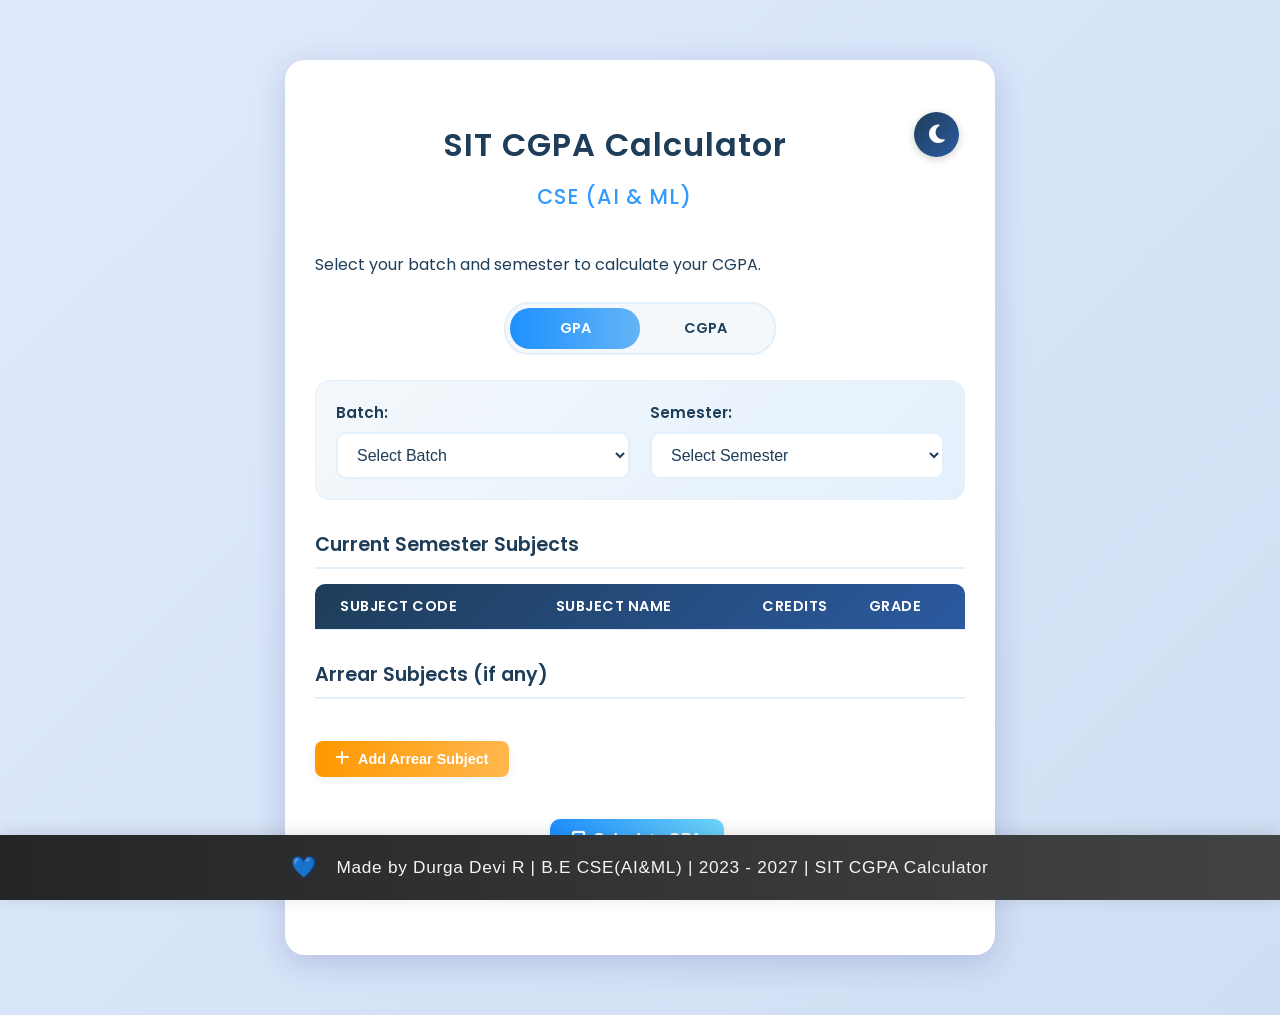
==== index.html @ 0b91a32c "Add files via upload" ====
<!DOCTYPE html>
<html lang="en">
<head>
    <meta charset="UTF-8">
    <title>SIT CGPA Calculator</title>
    <link rel="stylesheet" href="style.css">
    <link href="https://fonts.googleapis.com/css?family=Poppins:400,600&display=swap" rel="stylesheet">
    <link rel="stylesheet" href="https://cdnjs.cloudflare.com/ajax/libs/font-awesome/6.4.0/css/all.min.css">
</head>
<body>
    <div class="container">
        <div class="header-section">
            <div class="title-section">
                <h1>SIT CGPA Calculator</h1>
                <h2 class="department-name">CSE (AI & ML)</h2>
            </div>
            <button id="darkModeToggle" class="dark-mode-toggle" title="Toggle Dark Mode">
                <i class="fa fa-moon"></i>
            </button>
        </div>
        <p>Select your batch and semester to calculate your CGPA.</p>
        
        <div class="calculation-mode-toggle">
            <div class="toggle-container">
                <input type="radio" id="gpaMode" name="calcMode" value="gpa" checked>
                <input type="radio" id="cgpaMode" name="calcMode" value="cgpa">
                <label for="gpaMode" class="toggle-label">GPA</label>
                <label for="cgpaMode" class="toggle-label">CGPA</label>
                <div class="toggle-slider"></div>
            </div>
        </div>
        
        <form id="cgpaForm">
            <div class="selection-section">
                <div class="form-group">
                    <label for="batchSelect">Batch:</label>
                    <select id="batchSelect" required>
                        <option value="">Select Batch</option>
                        <option value="2023-2027">2023-2027</option>
                        <option value="2022-2026">2022-2026</option>
                        <option value="2024-2028">2024-2028</option>
                    </select>
                </div>
                
                <div class="form-group">
                    <label for="semesterSelect">Semester:</label>
                    <select id="semesterSelect" required>
                        <option value="">Select Semester</option>
                    </select>
                </div>
            </div>

            <div class="subjects-section" id="gpaSection">
                <h3>Current Semester Subjects</h3>
                <div class="subjects-header">
                    <div class="header-cell">Subject Code</div>
                    <div class="header-cell">Subject Name</div>
                    <div class="header-cell">Credits</div>
                    <div class="header-cell">Grade</div>
                </div>
                <div id="subjectsContainer">
                    <!-- Subjects will be auto-populated here -->
                </div>
            </div>

            <div class="completed-semesters-section" id="cgpaSection" style="display: none;">
                <h3>Overall CGPA Calculation</h3>
                <div class="cgpa-instructions">
                    <p><i class="fa fa-info-circle"></i> Select how many semesters you want to include in your CGPA calculation, then enter the GPA for each semester.</p>
                </div>
                <div class="cgpa-selection">
                    <div class="semester-range-selector">
                        <label for="semesterRangeSelect">Number of Semesters:</label>
                        <select id="semesterRangeSelect" onchange="updateSemesterGPAs()">
                            <option value="">Choose number of semesters</option>
                            <option value="1">1 Semester</option>
                            <option value="2">2 Semesters</option>
                            <option value="3">3 Semesters</option>
                            <option value="4">4 Semesters</option>
                            <option value="5">5 Semesters</option>
                            <option value="6">6 Semesters</option>
                            <option value="7">7 Semesters</option>
                            <option value="8">8 Semesters</option>
                        </select>
                    </div>
                </div>
                <div class="semester-gpa-list" id="semesterGPAsContainer">
                    <!-- Semester GPA inputs will be generated here -->
                </div>
                <div class="cgpa-note">
                    <p><i class="fa fa-lightbulb"></i> <strong>How it works:</strong> Add all your semester GPAs and divide by the number of semesters.</p>
                </div>
            </div>

            <div class="arrears-section">
                <h3>Arrear Subjects (if any)</h3>
                <div id="arrearsContainer">
                    <!-- Arrear subjects will be added here -->
                </div>
                <button type="button" onclick="addArrearSubject()" class="arrear-btn">
                    <i class="fa fa-plus"></i> Add Arrear Subject
                </button>
            </div>

            <div class="action-buttons">
                <button type="submit" id="calculateBtn">
                    <i class="fa fa-calculator"></i> Calculate GPA
                </button>
            </div>
            <div id="result" class="result-section">
                <!-- Results will be displayed here -->
            </div>
        </form>
    </div>
    <footer id="siteFooter">
      <div class="footer-content">
        <span class="footer-icon">💙</span>
        Made by Durga Devi R | B.E CSE(AI&ML) | 2023 - 2027 | SIT CGPA Calculator
      </div>
    </footer>
    <script src="script.js"></script>
</body>
</html>
---- style.css ----
:root {
    --bg-primary: #e0eafc;
    --bg-secondary: #cfdef3;
    --container-bg: #fff;
    --text-primary: #1e3d59;
    --text-secondary: #1e90ff;
    --border-color: #e3f0fc;
    --input-bg: #f4f8fb;
    --input-border: #cfd8dc;
    --header-bg: linear-gradient(135deg, #1e3d59 0%, #2c5aa0 100%);
    --subject-row-bg: #f7fafd;
    --subject-row-hover: #e8f4fd;
    --arrear-row-bg: #fff3e0;
    --arrear-row-border: #ffcc80;
    --shadow: 0 8px 32px 0 rgba(31, 38, 135, 0.18);
}

[data-theme="dark"] {
    --bg-primary: #1a1a2e;
    --bg-secondary: #16213e;
    --container-bg: #0f3460;
    --text-primary: #ffffff;
    --text-secondary: #64b5f6;
    --border-color: #2c5aa0;
    --input-bg: #1e3d59;
    --input-border: #2c5aa0;
    --header-bg: linear-gradient(135deg, #0f3460 0%, #1e3d59 100%);
    --subject-row-bg: #1e3d59;
    --subject-row-hover: #2c5aa0;
    --arrear-row-bg: #3e2723;
    --arrear-row-border: #8d6e63;
    --shadow: 0 8px 32px 0 rgba(0, 0, 0, 0.5);
}

body {
    font-family: 'Poppins', Arial, sans-serif;
    background: linear-gradient(135deg, var(--bg-primary) 0%, var(--bg-secondary) 100%);
    margin: 0;
    padding: 20px;
    min-height: 100vh;
    transition: background 0.3s ease;
}

.container {
    max-width: 650px;
    margin: 40px auto;
    background: var(--container-bg);
    padding: 40px 30px 30px 30px;
    border-radius: 20px;
    box-shadow: var(--shadow);
    position: relative;
    transition: all 0.3s ease;
}

.header-section {
    display: flex;
    justify-content: space-between;
    align-items: flex-start;
    margin-bottom: 20px;
}

.title-section {
    flex: 1;
}

.dark-mode-toggle {
    background: var(--header-bg);
    color: white;
    border: none;
    border-radius: 50%;
    width: 45px;
    height: 45px;
    cursor: pointer;
    display: flex;
    align-items: center;
    justify-content: center;
    font-size: 1.2rem;
    transition: all 0.3s ease;
    box-shadow: 0 2px 8px rgba(0, 0, 0, 0.2);
}

.dark-mode-toggle:hover {
    transform: scale(1.1);
    box-shadow: 0 4px 16px rgba(0, 0, 0, 0.3);
}

.dark-mode-toggle i {
    transition: transform 0.3s ease;
}

[data-theme="dark"] .dark-mode-toggle i {
    transform: rotate(180deg);
}

h1, h2 {
    text-align: center;
    color: var(--text-primary);
    font-weight: 600;
    letter-spacing: 1px;
    transition: color 0.3s ease;
}

.department-name {
    color: var(--text-secondary);
    font-size: 1.3rem;
    margin: -10px 0 20px 0;
    font-weight: 500;
    opacity: 0.9;
    transition: color 0.3s ease;
}

p {
    color: var(--text-primary);
    transition: color 0.3s ease;
}

.calculation-mode-toggle {
    display: flex;
    justify-content: center;
    margin: 25px 0;
}

.toggle-container {
    position: relative;
    display: inline-flex;
    background: var(--input-bg);
    border: 2px solid var(--border-color);
    border-radius: 25px;
    padding: 4px;
    cursor: pointer;
    transition: all 0.3s ease;
}

.toggle-container:hover {
    border-color: var(--text-secondary);
    box-shadow: 0 2px 8px rgba(30, 144, 255, 0.2);
}

.toggle-container input[type="radio"] {
    display: none;
}

.toggle-label {
    position: relative;
    z-index: 2;
    padding: 10px 25px;
    font-weight: 600;
    font-size: 0.9rem;
    color: var(--text-primary);
    cursor: pointer;
    transition: color 0.3s ease;
    border-radius: 20px;
    min-width: 80px;
    text-align: center;
}

.toggle-slider {
    position: absolute;
    top: 4px;
    left: 4px;
    width: calc(50% - 4px);
    height: calc(100% - 8px);
    background: linear-gradient(90deg, var(--text-secondary) 0%, #64b5f6 100%);
    border-radius: 20px;
    transition: transform 0.3s ease;
    z-index: 1;
}

#gpaMode:checked ~ .toggle-slider {
    transform: translateX(0);
}

#cgpaMode:checked ~ .toggle-slider {
    transform: translateX(100%);
}

#gpaMode:checked ~ label[for="gpaMode"],
#cgpaMode:checked ~ label[for="cgpaMode"] {
    color: white;
}

form {
    margin-top: 25px;
}

.selection-section {
    display: flex;
    gap: 20px;
    margin-bottom: 30px;
    padding: 20px;
    background: linear-gradient(135deg, var(--input-bg) 0%, var(--border-color) 100%);
    border-radius: 15px;
    border: 1px solid var(--border-color);
    transition: all 0.3s ease;
}

.form-group {
    flex: 1;
}

.form-group label {
    display: block;
    margin-bottom: 8px;
    font-weight: 600;
    color: var(--text-primary);
    font-size: 0.95rem;
    transition: color 0.3s ease;
}

.form-group select {
    width: 100%;
    padding: 12px 15px;
    border: 2px solid var(--border-color);
    border-radius: 10px;
    background: var(--container-bg);
    color: var(--text-primary);
    font-size: 1rem;
    transition: all 0.3s ease;
    cursor: pointer;
}

.form-group select:focus {
    border-color: var(--text-secondary);
    box-shadow: 0 0 0 3px rgba(30, 144, 255, 0.1);
}

.subjects-section, .arrears-section {
    margin-bottom: 30px;
}

.completed-semesters-section {
    margin-bottom: 30px;
}

.cgpa-instructions {
    background: linear-gradient(135deg, #e3f2fd 0%, #f3e5f5 100%);
    border: 1px solid var(--border-color);
    border-radius: 12px;
    padding: 15px 20px;
    margin-bottom: 20px;
    transition: all 0.3s ease;
}

.cgpa-instructions p {
    margin: 0;
    color: var(--text-primary);
    font-size: 0.95rem;
    line-height: 1.5;
}

.cgpa-instructions i {
    color: var(--text-secondary);
    margin-right: 8px;
}

.cgpa-selection {
    margin-bottom: 25px;
}

.semester-range-selector {
    display: flex;
    flex-direction: column;
    gap: 8px;
}

.semester-range-selector label {
    font-size: 1rem;
    font-weight: 600;
    color: var(--text-primary);
    text-transform: uppercase;
    letter-spacing: 0.5px;
}

.semester-range-selector select {
    padding: 12px 15px;
    border: 2px solid var(--border-color);
    border-radius: 10px;
    background: var(--container-bg);
    color: var(--text-primary);
    font-size: 1rem;
    transition: all 0.3s ease;
    cursor: pointer;
    outline: none;
}

.semester-range-selector select:focus {
    border-color: var(--text-secondary);
    box-shadow: 0 0 0 3px rgba(30, 144, 255, 0.1);
}

.semester-gpa-list {
    background: var(--subject-row-bg);
    border: 1px solid var(--border-color);
    border-radius: 15px;
    overflow: hidden;
    margin-bottom: 20px;
}

.semester-gpa-header {
    display: grid;
    grid-template-columns: 1fr 1fr;
    gap: 15px;
    padding: 15px 20px;
    background: var(--header-bg);
    color: white;
    font-weight: 600;
    font-size: 0.9rem;
    text-transform: uppercase;
    letter-spacing: 0.5px;
}

.semester-gpa-row {
    background: var(--subject-row-bg);
    border-bottom: 1px solid var(--border-color);
    padding: 20px;
    transition: background-color 0.2s;
}

.semester-gpa-row:last-child {
    border-bottom: none;
}

.semester-gpa-row:hover {
    background: var(--subject-row-hover);
}

.semester-gpa-inputs {
    display: grid;
    grid-template-columns: 1fr 1fr;
    gap: 20px;
    align-items: center;
}

.semester-label {
    display: flex;
    align-items: center;
    gap: 12px;
}

.semester-number {
    background: var(--text-secondary);
    color: white;
    width: 30px;
    height: 30px;
    border-radius: 50%;
    display: flex;
    align-items: center;
    justify-content: center;
    font-weight: 700;
    font-size: 0.9rem;
}

.semester-text {
    font-weight: 600;
    color: var(--text-primary);
    font-size: 1rem;
}

.gpa-input-container {
    display: flex;
    flex-direction: column;
    gap: 5px;
}

.semester-gpa-input {
    width: 100%;
    padding: 12px 15px;
    border: 2px solid var(--input-border);
    border-radius: 8px;
    background: var(--input-bg);
    color: var(--text-primary);
    font-size: 1rem;
    transition: border 0.2s, box-shadow 0.2s;
    outline: none;
    text-align: center;
}

.semester-gpa-input:focus {
    border: 2px solid var(--text-secondary);
    box-shadow: 0 0 0 3px var(--border-color);
}

.input-hint {
    font-size: 0.75rem;
    color: var(--text-primary);
    opacity: 0.7;
    text-align: center;
    font-style: italic;
}

.cgpa-summary {
    background: linear-gradient(135deg, #e8f5e8 0%, #f1f8e9 100%);
    border-top: 2px solid #4caf50;
    padding: 15px 20px;
    text-align: center;
}

.summary-text {
    color: var(--text-primary);
    font-weight: 600;
    font-size: 0.95rem;
}

.summary-text i {
    color: #4caf50;
    margin-right: 8px;
}

.cgpa-note {
    background: linear-gradient(135deg, #fff3e0 0%, #fff8e1 100%);
    border: 1px solid #ffcc80;
    border-radius: 10px;
    padding: 12px 15px;
    text-align: center;
}

.cgpa-note p {
    margin: 0;
    color: var(--text-primary);
    font-size: 0.9rem;
    line-height: 1.4;
}

.cgpa-note i {
    color: #ff9800;
    margin-right: 6px;
}

.subjects-section h3, .arrears-section h3, .completed-semesters-section h3 {
    color: var(--text-primary);
    margin-bottom: 15px;
    font-size: 1.2rem;
    font-weight: 600;
    padding-bottom: 8px;
    border-bottom: 2px solid var(--border-color);
    transition: all 0.3s ease;
}

.subjects-header {
    display: grid;
    grid-template-columns: 1fr 2fr 0.5fr 0.8fr;
    gap: 12px;
    padding: 12px 16px;
    background: var(--header-bg);
    color: white;
    border-radius: 10px 10px 0 0;
    font-weight: 600;
    font-size: 0.9rem;
    text-transform: uppercase;
    letter-spacing: 0.5px;
    transition: background 0.3s ease;
}

.header-cell {
    text-align: center;
}

#subjectsContainer {
    display: flex;
    flex-direction: column;
    gap: 0;
    border: 1px solid var(--border-color);
    border-top: none;
    border-radius: 0 0 10px 10px;
    overflow: hidden;
    transition: border-color 0.3s ease;
}

.subject-row {
    display: grid;
    grid-template-columns: 1fr 2fr 0.5fr 0.8fr;
    gap: 12px;
    background: var(--subject-row-bg);
    padding: 16px;
    align-items: center;
    transition: background-color 0.2s;
    border-bottom: 1px solid var(--border-color);
}
.subject-row:last-child {
    border-bottom: none;
}
.subject-row:hover {
    background: var(--subject-row-hover);
}

.subject-code {
    font-family: 'Courier New', monospace;
    font-weight: 600;
    color: var(--text-primary);
    font-size: 0.85rem;
    text-align: center;
    padding: 8px;
    background: var(--border-color);
    border-radius: 6px;
    transition: all 0.3s ease;
}

.subject-name {
    font-weight: 500;
    color: var(--text-primary);
    line-height: 1.4;
    padding: 8px;
    word-wrap: break-word;
    overflow-wrap: break-word;
    transition: color 0.3s ease;
}

.subject-credit {
    font-weight: 600;
    color: var(--text-primary);
    text-align: center;
    padding: 8px;
    background: var(--border-color);
    border-radius: 6px;
    font-size: 0.9rem;
    transition: all 0.3s ease;
}

.subject-grade {
    padding: 8px 12px;
    border: 1px solid var(--input-border);
    border-radius: 6px;
    background: var(--container-bg);
    color: var(--text-primary);
    font-size: 0.9rem;
    transition: border 0.2s, box-shadow 0.2s;
    outline: none;
    cursor: pointer;
}
.subject-grade:focus {
    border: 1.5px solid var(--text-secondary);
    box-shadow: 0 0 0 2px var(--border-color);
}

.arrear-row {
    background: var(--arrear-row-bg);
    border: 1px solid var(--arrear-row-border);
    display: grid;
    grid-template-columns: 1fr 1.5fr 0.8fr 1fr auto;
    gap: 12px;
    padding: 16px;
    align-items: center;
    transition: all 0.3s ease;
}

.arrear-row:hover {
    box-shadow: 0 4px 16px rgba(255, 193, 7, 0.15);
}

.arrear-semester-container,
.arrear-subject-container,
.arrear-credit-container,
.arrear-grade-container {
    display: flex;
    flex-direction: column;
    gap: 4px;
}

.arrear-semester-container label,
.arrear-subject-container label,
.arrear-credit-container label,
.arrear-grade-container label {
    font-size: 0.8rem;
    font-weight: 600;
    color: #e65100;
    text-transform: uppercase;
    letter-spacing: 0.5px;
}

.arrear-semester,
.arrear-subject,
.arrear-credit,
.arrear-grade {
    padding: 8px 12px;
    border: 1px solid var(--arrear-row-border);
    border-radius: 6px;
    background: var(--container-bg);
    color: var(--text-primary);
    font-size: 0.9rem;
    transition: border 0.2s, box-shadow 0.2s;
    outline: none;
}

.arrear-semester:focus,
.arrear-subject:focus,
.arrear-credit:focus,
.arrear-grade:focus {
    border: 1.5px solid #ff9800;
    box-shadow: 0 0 0 2px rgba(255, 152, 0, 0.1);
}

#arrearsContainer {
    display: flex;
    flex-direction: column;
    gap: 15px;
    margin-bottom: 15px;
}

.arrear-btn {
    background: linear-gradient(90deg, #ff9800 0%, #ffb74d 100%);
    color: white;
    border: none;
    padding: 10px 20px;
    border-radius: 8px;
    cursor: pointer;
    font-size: 0.9rem;
    font-weight: 600;
    display: inline-flex;
    align-items: center;
    gap: 8px;
    transition: all 0.3s ease;
}

.arrear-btn:hover {
    background: linear-gradient(90deg, #f57c00 0%, #ff9800 100%);
    transform: translateY(-1px);
    box-shadow: 0 4px 12px rgba(255, 152, 0, 0.3);
}

.remove-btn {
    background: #ff5252;
    color: white;
    border: none;
    border-radius: 6px;
    padding: 8px 12px;
    cursor: pointer;
    transition: all 0.2s ease;
    font-size: 0.9rem;
}

.remove-btn:hover {
    background: #d32f2f;
    transform: scale(1.05);
}

.action-buttons {
    display: flex;
    justify-content: center;
    width: 100%;
}

input, select {
    padding: 10px 12px;
    margin: 0;
    width: 100%;
    border-radius: 7px;
    border: 1px solid var(--input-border);
    background: var(--input-bg);
    color: var(--text-primary);
    font-size: 1rem;
    transition: border 0.2s, box-shadow 0.2s;
    outline: none;
}
input:focus, select:focus {
    border: 1.5px solid var(--text-secondary);
    box-shadow: 0 0 0 2px var(--border-color);
}

select {
    min-width: 110px;
}

button {
    margin: 12px 6px 0 0;
    padding: 12px 22px;
    background: linear-gradient(90deg, #1e90ff 0%, #6dd5fa 100%);
    color: white;
    border: none;
    border-radius: 10px;
    cursor: pointer;
    font-size: 1rem;
    font-weight: 600;
    box-shadow: 0 2px 8px rgba(30, 61, 89, 0.08);
    display: inline-flex;
    align-items: center;
    gap: 8px;
    transition: background 0.2s, box-shadow 0.2s, transform 0.1s;
}
button i {
    font-size: 1.1em;
}
button:hover {
    background: linear-gradient(90deg, #0d75d9 0%, #48c6ef 100%);
    box-shadow: 0 4px 16px rgba(30, 61, 89, 0.16);
    transform: translateY(-2px) scale(1.03);
}

#result {
    margin-top: 32px;
    text-align: center;
    color: #006400;
    font-size: 1.3rem;
    font-weight: 500;
    letter-spacing: 0.5px;
    min-height: 32px;
    display: flex;
    justify-content: center;
    align-items: center;
    width: auto;
}

.completed-semester-btn {
    background: linear-gradient(90deg, #4caf50 0%, #66bb6a 100%);
    color: white;
    border: none;
    padding: 10px 20px;
    border-radius: 8px;
    cursor: pointer;
    font-size: 0.9rem;
    font-weight: 600;
    display: inline-flex;
    align-items: center;
    gap: 8px;
    transition: all 0.3s ease;
}

.completed-semester-btn:hover {
    background: linear-gradient(90deg, #388e3c 0%, #4caf50 100%);
    transform: translateY(-1px);
    box-shadow: 0 4px 12px rgba(76, 175, 80, 0.3);
}

.result-section, #result {
    display: flex;
    justify-content: center;
    align-items: flex-start;
    min-height: 32px;
    margin-top: 32px;
    width: 100%;
}

.gpa-results {
    display: grid;
    grid-template-columns: 1fr 1fr;
    gap: 30px;
    margin-top: 20px;
}

.semester-gpa, .overall-cgpa {
    background: var(--subject-row-bg);
    border: 2px solid var(--border-color);
    border-radius: 15px;
    padding: 25px;
    transition: all 0.3s ease;
}

.semester-gpa:hover, .overall-cgpa:hover {
    transform: translateY(-2px);
    box-shadow: 0 8px 25px rgba(30, 61, 89, 0.15);
}

.semester-gpa h3, .overall-cgpa h3 {
    color: var(--text-primary);
    margin-bottom: 15px;
    font-size: 1.1rem;
    font-weight: 600;
    text-align: center;
}

.gpa-value {
    font-size: 3rem;
    font-weight: 700;
    color: var(--text-secondary);
    text-align: center;
    margin: 15px 0;
    text-shadow: 0 2px 4px rgba(0, 0, 0, 0.1);
}

.gpa-details {
    display: flex;
    justify-content: space-around;
    margin-top: 15px;
    font-size: 0.9rem;
    color: var(--text-primary);
    opacity: 0.8;
}

.gpa-details span {
    text-align: center;
    padding: 5px 10px;
    background: var(--border-color);
    border-radius: 6px;
    font-weight: 500;
}

.gpa-result, .cgpa-result {
    background: var(--subject-row-bg);
    border: 2px solid var(--border-color);
    border-radius: 15px;
    padding: 30px;
    text-align: center;
    max-width: 400px;
    margin: 0 auto;
    transition: all 0.3s ease;
}

.gpa-result:hover, .cgpa-result:hover {
    transform: translateY(-2px);
    box-shadow: 0 8px 25px rgba(30, 61, 89, 0.15);
}

.gpa-result h3, .cgpa-result h3 {
    color: var(--text-primary);
    margin-bottom: 20px;
    font-size: 1.3rem;
    font-weight: 600;
}

@media (max-width: 700px) {
    .container {
        padding: 18px 6vw 18px 6vw;
    }
    .selection-section {
        flex-direction: column;
        gap: 15px;
    }
    .subjects-header {
        grid-template-columns: 1fr;
        gap: 8px;
        padding: 10px;
        font-size: 0.8rem;
    }
    .subject-row {
        grid-template-columns: 1fr;
        gap: 8px;
        padding: 12px 8px;
    }
    .subject-code, .subject-name, .subject-credit {
        text-align: left;
        padding: 6px;
    }
    .arrear-row {
        grid-template-columns: 1fr;
        gap: 10px;
        padding: 12px 8px;
    }
    .arrear-semester-container,
    .arrear-subject-container,
    .arrear-credit-container,
    .arrear-grade-container {
        gap: 2px;
    }
    button {
        width: 100%;
        margin: 10px 0 0 0;
        justify-content: center;
    }
    .action-buttons {
        margin-top: 20px;
    }
    .gpa-results {
        grid-template-columns: 1fr;
        gap: 20px;
    }
    .semester-gpa-header {
        grid-template-columns: 1fr;
        gap: 10px;
        padding: 12px 15px;
    }
    .semester-gpa-inputs {
        grid-template-columns: 1fr;
        gap: 15px;
    }
    .semester-label {
        justify-content: center;
    }
    .gpa-input-container {
        align-items: center;
    }
    .gpa-details {
        flex-direction: column;
        gap: 8px;
    }
    .toggle-container {
        width: 100%;
        max-width: 300px;
    }
    .toggle-label {
        flex: 1;
        min-width: auto;
    }
}

/* Dark mode specific styles */
[data-theme="dark"] .cgpa-instructions {
    background: linear-gradient(135deg, #1e3d59 0%, #2c5aa0 100%);
    border-color: #64b5f6;
}

[data-theme="dark"] .cgpa-instructions p {
    color: #ffffff;
}

[data-theme="dark"] .cgpa-instructions i {
    color: #64b5f6;
}

[data-theme="dark"] .semester-range-selector label {
    color: #ffffff;
}

[data-theme="dark"] .semester-range-selector select {
    background: #1e3d59;
    color: #ffffff;
    border-color: #64b5f6;
}

[data-theme="dark"] .semester-range-selector select:focus {
    border-color: #64b5f6;
    box-shadow: 0 0 0 3px rgba(100, 181, 246, 0.2);
}

[data-theme="dark"] .semester-gpa-list {
    background: #1e3d59;
    border-color: #64b5f6;
}

[data-theme="dark"] .semester-gpa-header {
    background: linear-gradient(135deg, #0f3460 0%, #1e3d59 100%);
    color: #ffffff;
}

[data-theme="dark"] .semester-gpa-row {
    background: #1e3d59;
    border-color: #2c5aa0;
}

[data-theme="dark"] .semester-gpa-row:hover {
    background: #2c5aa0;
}

[data-theme="dark"] .semester-text {
    color: #ffffff;
}

[data-theme="dark"] .semester-gpa-input {
    background: #0f3460;
    color: #ffffff;
    border-color: #64b5f6;
}

[data-theme="dark"] .semester-gpa-input:focus {
    border-color: #64b5f6;
    box-shadow: 0 0 0 3px rgba(100, 181, 246, 0.2);
}

[data-theme="dark"] .semester-gpa-input::placeholder {
    color: #a0a0a0;
}

[data-theme="dark"] .input-hint {
    color: #b0b0b0;
}

[data-theme="dark"] .cgpa-summary {
    background: linear-gradient(135deg, #1b5e20 0%, #2e7d32 100%);
    border-color: #4caf50;
}

[data-theme="dark"] .summary-text {
    color: #ffffff;
}

[data-theme="dark"] .summary-text i {
    color: #81c784;
}

[data-theme="dark"] .cgpa-note {
    background: linear-gradient(135deg, #3e2723 0%, #5d4037 100%);
    border-color: #8d6e63;
}

[data-theme="dark"] .cgpa-note p {
    color: #ffffff;
}

[data-theme="dark"] .cgpa-note i {
    color: #ffb74d;
}

[data-theme="dark"] .form-group label {
    color: #ffffff;
}

[data-theme="dark"] .form-group select {
    background: #1e3d59;
    color: #ffffff;
    border-color: #64b5f6;
}

[data-theme="dark"] .form-group select:focus {
    border-color: #64b5f6;
    box-shadow: 0 0 0 3px rgba(100, 181, 246, 0.2);
}

[data-theme="dark"] .subjects-section h3,
[data-theme="dark"] .arrears-section h3,
[data-theme="dark"] .completed-semesters-section h3 {
    color: #ffffff;
    border-color: #64b5f6;
}

[data-theme="dark"] .subject-code,
[data-theme="dark"] .subject-name,
[data-theme="dark"] .subject-credit {
    color: #ffffff;
}

[data-theme="dark"] .subject-grade {
    background: #1e3d59;
    color: #ffffff;
    border-color: #64b5f6;
}

[data-theme="dark"] .subject-grade:focus {
    border-color: #64b5f6;
    box-shadow: 0 0 0 3px rgba(100, 181, 246, 0.2);
}

[data-theme="dark"] input,
[data-theme="dark"] select {
    background: #1e3d59;
    color: #ffffff;
    border-color: #64b5f6;
}

[data-theme="dark"] input:focus,
[data-theme="dark"] select:focus {
    border-color: #64b5f6;
    box-shadow: 0 0 0 3px rgba(100, 181, 246, 0.2);
}

[data-theme="dark"] input::placeholder {
    color: #a0a0a0;
}

#siteFooter {
  text-align: center;
  padding: 1.2em 0 1.2em 0;
  background: linear-gradient(90deg, #232526 0%, #414345 100%);
  color: #fff;
  position: fixed;
  width: 100%;
  bottom: 0;
  left: 0;
  font-size: 1.08em;
  z-index: 100;
  box-shadow: 0 -2px 16px 0 rgba(0,0,0,0.12);
  font-family: 'Segoe UI', 'Roboto', 'Arial', sans-serif;
  letter-spacing: 0.5px;
}
.footer-content {
  opacity: 0.95;
  letter-spacing: 0.7px;
  display: flex;
  align-items: center;
  justify-content: center;
  gap: 0.7em;
  flex-wrap: wrap;
}
.footer-content .footer-icon {
  font-size: 1.2em;
  color: #ffb347;
  margin: 0 0.3em 0 0;
  vertical-align: middle;
}
@media (max-width: 600px) {
  #siteFooter {
    font-size: 0.95em;
    padding: 0.8em 0;
  }
  .footer-content {
    flex-direction: column;
    gap: 0.3em;
  }
}
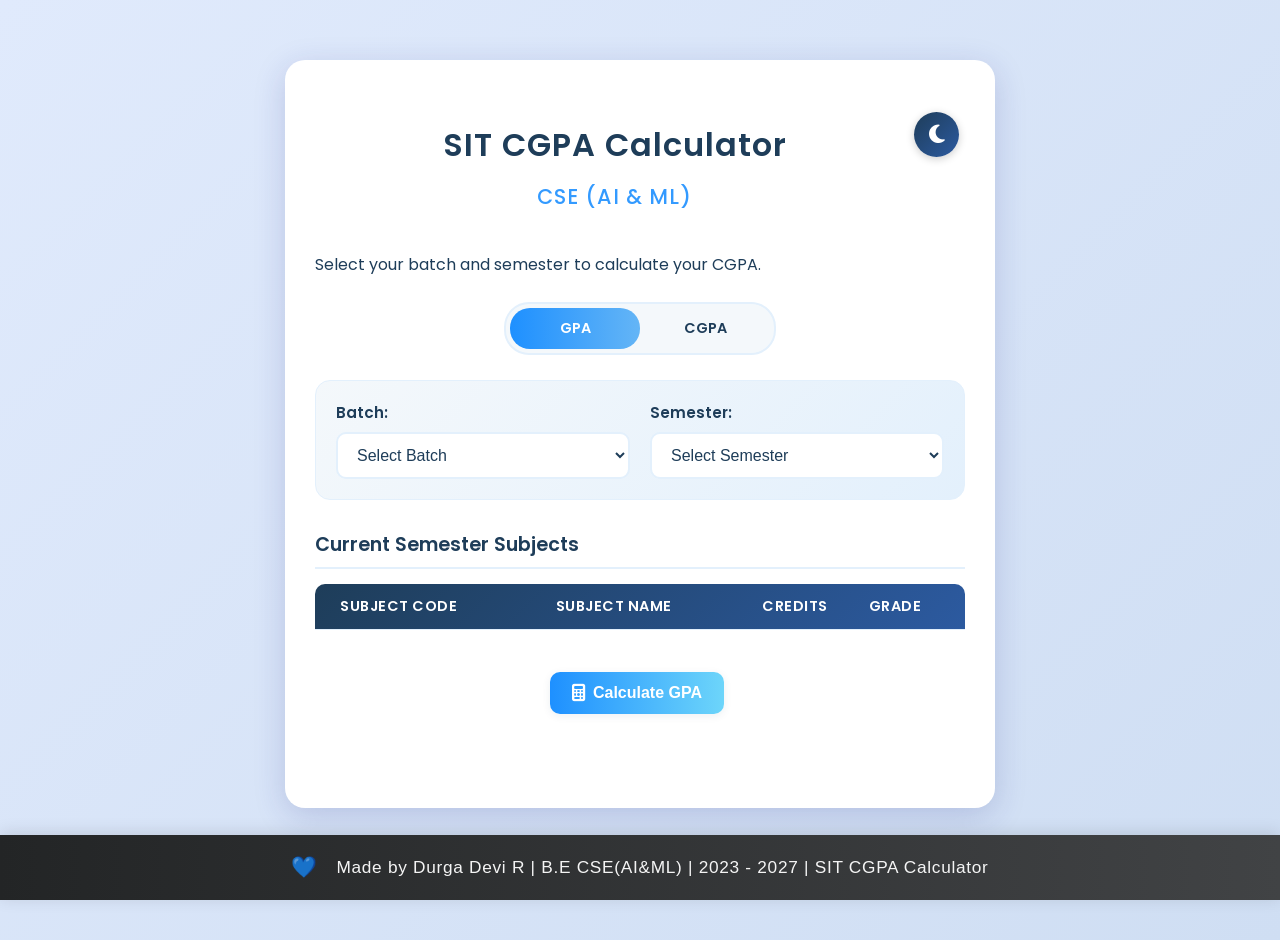
==== commit 37cc000b: "Add files via upload" ====
--- a/index.html
+++ b/index.html
@@ -1,123 +1,149 @@
 <!DOCTYPE html>
 <html lang="en">
 <head>
-    <meta charset="UTF-8">
-    <title>SIT CGPA Calculator</title>
-    <link rel="stylesheet" href="style.css">
-    <link href="https://fonts.googleapis.com/css?family=Poppins:400,600&display=swap" rel="stylesheet">
-    <link rel="stylesheet" href="https://cdnjs.cloudflare.com/ajax/libs/font-awesome/6.4.0/css/all.min.css">
+  <meta charset="UTF-8" />
+  <meta name="viewport" content="width=device-width, initial-scale=1.0"/>
+  <title>SIT CGPA Calculator</title>
+  <link rel="stylesheet" href="style.css" />
+  <link href="https://fonts.googleapis.com/css?family=Poppins:400,600&display=swap" rel="stylesheet"/>
+  <link rel="stylesheet" href="https://cdnjs.cloudflare.com/ajax/libs/font-awesome/6.4.0/css/all.min.css"/>
 </head>
 <body>
-    <div class="container">
-        <div class="header-section">
-            <div class="title-section">
-                <h1>SIT CGPA Calculator</h1>
-                <h2 class="department-name">CSE (AI & ML)</h2>
-            </div>
-            <button id="darkModeToggle" class="dark-mode-toggle" title="Toggle Dark Mode">
-                <i class="fa fa-moon"></i>
-            </button>
+  <div class="container">
+    <div class="header-section">
+      <div class="title-section">
+        <h1>SIT CGPA Calculator</h1>
+        <h2 class="department-name">CSE (AI & ML)</h2>
+      </div>
+      <button id="darkModeToggle" class="dark-mode-toggle" title="Toggle Dark Mode">
+        <i class="fa fa-moon"></i>
+      </button>
+    </div>
+    <p>Select your batch and semester to calculate your CGPA.</p>
+
+    <div class="calculation-mode-toggle">
+      <div class="toggle-container">
+        <input type="radio" id="gpaMode" name="calcMode" value="gpa" checked>
+        <input type="radio" id="cgpaMode" name="calcMode" value="cgpa">
+        <label for="gpaMode" class="toggle-label">GPA</label>
+        <label for="cgpaMode" class="toggle-label">CGPA</label>
+        <div class="toggle-slider"></div>
+      </div>
+    </div>
+
+    <form id="cgpaForm">
+      <div class="selection-section">
+        <div class="form-group">
+          <label for="batchSelect">Batch:</label>
+          <select id="batchSelect" required>
+            <option value="">Select Batch</option>
+            <option value="2023-2027">2023-2027</option>
+            <option value="2022-2026">2022-2026</option>
+            <option value="2024-2028">2024-2028</option>
+          </select>
         </div>
-        <p>Select your batch and semester to calculate your CGPA.</p>
-        
-        <div class="calculation-mode-toggle">
-            <div class="toggle-container">
-                <input type="radio" id="gpaMode" name="calcMode" value="gpa" checked>
-                <input type="radio" id="cgpaMode" name="calcMode" value="cgpa">
-                <label for="gpaMode" class="toggle-label">GPA</label>
-                <label for="cgpaMode" class="toggle-label">CGPA</label>
-                <div class="toggle-slider"></div>
-            </div>
+
+        <div class="form-group">
+          <label for="semesterSelect">Semester:</label>
+          <select id="semesterSelect" required>
+            <option value="">Select Semester</option>
+          </select>
+        </div>
+      </div>
+
+      <div class="subjects-section" id="gpaSection">
+        <h3>Current Semester Subjects</h3>
+        <div class="subjects-header">
+          <div class="header-cell">Subject Code</div>
+          <div class="header-cell">Subject Name</div>
+          <div class="header-cell">Credits</div>
+          <div class="header-cell">Grade</div>
+        </div>
+        <div id="subjectsContainer">
+          <!-- GPA subjects auto-populated -->
+        </div>
+      </div>
+
+      <div class="completed-semesters-section" id="cgpaSection" style="display: none;">
+        <h3>Overall CGPA Calculation</h3>
+        <div class="cgpa-instructions">
+          <p><i class="fa fa-info-circle"></i> Select your batch and number of semesters to calculate your CGPA.</p>
         </div>
         
-        <form id="cgpaForm">
-            <div class="selection-section">
-                <div class="form-group">
-                    <label for="batchSelect">Batch:</label>
-                    <select id="batchSelect" required>
-                        <option value="">Select Batch</option>
-                        <option value="2023-2027">2023-2027</option>
-                        <option value="2022-2026">2022-2026</option>
-                        <option value="2024-2028">2024-2028</option>
-                    </select>
-                </div>
-                
-                <div class="form-group">
-                    <label for="semesterSelect">Semester:</label>
-                    <select id="semesterSelect" required>
-                        <option value="">Select Semester</option>
-                    </select>
-                </div>
-            </div>
+        <!-- CGPA Batch and Semester Selection -->
+        <div class="cgpa-selection">
+          <div class="form-group">
+            <label for="cgpaBatchSelect">Batch:</label>
+            <select id="cgpaBatchSelect">
+              <option value="">Select Batch</option>
+              <option value="2023-2027">2023-2027</option>
+              <option value="2022-2026">2022-2026</option>
+              <option value="2024-2028">2024-2028</option>
+            </select>
+          </div>
+          
+          <div class="form-group">
+            <label for="semesterCountSelect">Number of Semesters:</label>
+            <select id="semesterCountSelect">
+              <option value="">Select Semester Count</option>
+              <option value="1">1 Semester</option>
+              <option value="2">2 Semesters</option>
+              <option value="3">3 Semesters</option>
+              <option value="4">4 Semesters</option>
+              <option value="5">5 Semesters</option>
+              <option value="6">6 Semesters</option>
+              <option value="7">7 Semesters</option>
+              <option value="8">8 Semesters</option>
+            </select>
+          </div>
+        </div>
 
-            <div class="subjects-section" id="gpaSection">
-                <h3>Current Semester Subjects</h3>
-                <div class="subjects-header">
-                    <div class="header-cell">Subject Code</div>
-                    <div class="header-cell">Subject Name</div>
-                    <div class="header-cell">Credits</div>
-                    <div class="header-cell">Grade</div>
-                </div>
-                <div id="subjectsContainer">
-                    <!-- Subjects will be auto-populated here -->
-                </div>
-            </div>
+        <!-- Semester-wise Subjects Display -->
+        <div class="semester-subjects-section" id="semesterSubjectsSection" style="display: none;">
+          <h4>Semester-wise Subjects</h4>
+          <div class="cgpa-instructions">
+            <p><i class="fa fa-info-circle"></i> Enter grades for each subject. Only subjects with grades O,A+,A,B,B+,C will be included in CGPA calculation.</p>
+          </div>
+          <div id="semesterSubjectsContainer">
+            <!-- Semester subjects will be populated here -->
+          </div>
+        </div>
 
-            <div class="completed-semesters-section" id="cgpaSection" style="display: none;">
-                <h3>Overall CGPA Calculation</h3>
-                <div class="cgpa-instructions">
-                    <p><i class="fa fa-info-circle"></i> Select how many semesters you want to include in your CGPA calculation, then enter the GPA for each semester.</p>
-                </div>
-                <div class="cgpa-selection">
-                    <div class="semester-range-selector">
-                        <label for="semesterRangeSelect">Number of Semesters:</label>
-                        <select id="semesterRangeSelect" onchange="updateSemesterGPAs()">
-                            <option value="">Choose number of semesters</option>
-                            <option value="1">1 Semester</option>
-                            <option value="2">2 Semesters</option>
-                            <option value="3">3 Semesters</option>
-                            <option value="4">4 Semesters</option>
-                            <option value="5">5 Semesters</option>
-                            <option value="6">6 Semesters</option>
-                            <option value="7">7 Semesters</option>
-                            <option value="8">8 Semesters</option>
-                        </select>
-                    </div>
-                </div>
-                <div class="semester-gpa-list" id="semesterGPAsContainer">
-                    <!-- Semester GPA inputs will be generated here -->
-                </div>
-                <div class="cgpa-note">
-                    <p><i class="fa fa-lightbulb"></i> <strong>How it works:</strong> Add all your semester GPAs and divide by the number of semesters.</p>
-                </div>
-            </div>
+        <!-- Cleared Arrears Section -->
+        <div class="arrears-section" id="arrearsSection" style="display: none;">
+          <h4>Cleared Arrears</h4>
+          <div class="cgpa-instructions">
+            <p><i class="fa fa-info-circle"></i> Add subjects that you have cleared as arrears. These will be included in your CGPA calculation.</p>
+          </div>
+          <div id="arrearsContainer">
+            <!-- Arrear subjects will be added here -->
+          </div>
+          <button type="button" id="addArrearBtn" class="arrear-btn">
+            <i class="fa fa-plus"></i> Add Cleared Arrear
+          </button>
+        </div>
 
-            <div class="arrears-section">
-                <h3>Arrear Subjects (if any)</h3>
-                <div id="arrearsContainer">
-                    <!-- Arrear subjects will be added here -->
-                </div>
-                <button type="button" onclick="addArrearSubject()" class="arrear-btn">
-                    <i class="fa fa-plus"></i> Add Arrear Subject
-                </button>
-            </div>
+        <div class="cgpa-note">
+          <p><i class="fa fa-lightbulb"></i> <strong>How it works:</strong> Enter grades for all subjects up to the selected semester. CGPA = Total Grade Points / Total Credits.</p>
+        </div>
+      </div>
 
-            <div class="action-buttons">
-                <button type="submit" id="calculateBtn">
-                    <i class="fa fa-calculator"></i> Calculate GPA
-                </button>
-            </div>
-            <div id="result" class="result-section">
-                <!-- Results will be displayed here -->
-            </div>
-        </form>
+      <div class="action-buttons">
+        <button type="submit" id="calculateBtn">
+          <i class="fa fa-calculator"></i> Calculate GPA
+        </button>
+      </div>
+      <div id="result" class="result-section"></div>
+    </form>
+  </div>
+
+  <footer id="siteFooter">
+    <div class="footer-content">
+      <span class="footer-icon">💙</span>
+      Made by Durga Devi R | B.E CSE(AI&ML) | 2023 - 2027 | SIT CGPA Calculator
     </div>
-    <footer id="siteFooter">
-      <div class="footer-content">
-        <span class="footer-icon">💙</span>
-        Made by Durga Devi R | B.E CSE(AI&ML) | 2023 - 2027 | SIT CGPA Calculator
-      </div>
-    </footer>
-    <script src="script.js"></script>
+  </footer>
+
+  <script src="script.js"></script>
 </body>
 </html>
--- a/style.css
+++ b/style.css
@@ -255,6 +255,62 @@
 
 .cgpa-selection {
     margin-bottom: 25px;
+    display: flex;
+    gap: 20px;
+    flex-wrap: wrap;
+}
+
+.cgpa-selection .form-group {
+    flex: 1;
+    min-width: 200px;
+}
+
+.semester-subjects-section {
+    margin-bottom: 30px;
+}
+
+.semester-subjects-section h4 {
+    color: var(--text-primary);
+    margin-bottom: 15px;
+    font-size: 1.1rem;
+    font-weight: 600;
+    padding-bottom: 8px;
+    border-bottom: 2px solid var(--border-color);
+}
+
+.semester-block {
+    margin-bottom: 30px;
+    border: 1px solid var(--border-color);
+    border-radius: 10px;
+    overflow: hidden;
+    background: var(--subject-row-bg);
+}
+
+.semester-block h5 {
+    margin: 0;
+    padding: 15px 20px;
+    background: var(--header-bg);
+    color: white;
+    font-size: 1.1rem;
+    font-weight: 600;
+}
+
+.grade-dropdown {
+    width: 100%;
+    padding: 8px 12px;
+    border: 1px solid var(--input-border);
+    border-radius: 6px;
+    background: var(--container-bg);
+    color: var(--text-primary);
+    font-size: 0.9rem;
+    transition: border 0.2s, box-shadow 0.2s;
+    outline: none;
+    cursor: pointer;
+}
+
+.grade-dropdown:focus {
+    border: 1.5px solid var(--text-secondary);
+    box-shadow: 0 0 0 2px var(--border-color);
 }
 
 .semester-range-selector {
@@ -808,76 +864,71 @@
 
 @media (max-width: 700px) {
     .container {
-        padding: 18px 6vw 18px 6vw;
+        padding: 0.5em 0.2em 4em 0.2em;
+        max-width: 100vw;
+    }
+    .header-section {
+        flex-direction: column;
+        align-items: flex-start;
+        gap: 0.5em;
+    }
+    .title-section h1 {
+        font-size: 1.3em;
+    }
+    .title-section h2 {
+        font-size: 1em;
     }
     .selection-section {
         flex-direction: column;
-        gap: 15px;
-    }
-    .subjects-header {
-        grid-template-columns: 1fr;
-        gap: 8px;
-        padding: 10px;
-        font-size: 0.8rem;
-    }
-    .subject-row {
-        grid-template-columns: 1fr;
-        gap: 8px;
-        padding: 12px 8px;
-    }
-    .subject-code, .subject-name, .subject-credit {
-        text-align: left;
-        padding: 6px;
-    }
-    .arrear-row {
-        grid-template-columns: 1fr;
-        gap: 10px;
-        padding: 12px 8px;
-    }
-    .arrear-semester-container,
-    .arrear-subject-container,
-    .arrear-credit-container,
-    .arrear-grade-container {
-        gap: 2px;
-    }
-    button {
+        gap: 0.7em;
+    }
+    .cgpa-selection {
+        flex-direction: column;
+        gap: 0.7em;
+    }
+    .form-group label, .form-group select {
+        font-size: 1em;
         width: 100%;
-        margin: 10px 0 0 0;
-        justify-content: center;
-    }
-    .action-buttons {
-        margin-top: 20px;
-    }
-    .gpa-results {
-        grid-template-columns: 1fr;
-        gap: 20px;
-    }
-    .semester-gpa-header {
-        grid-template-columns: 1fr;
-        gap: 10px;
+    }
+    .subjects-header, .subject-row {
+        display: flex;
+        flex-wrap: wrap;
+        font-size: 0.98em;
+    }
+    .subjects-header > div, .subject-row > div {
+        min-width: 45%;
+        margin-bottom: 0.3em;
+    }
+    .arrear-btn, .action-buttons button {
+        width: 100%;
+        font-size: 1.1em;
+        padding: 0.7em 0;
+    }
+    .semester-gpa-row, .semester-gpa-header {
+        flex-direction: column;
+        align-items: flex-start;
+        font-size: 1em;
+    }
+    .semester-block {
+        margin-bottom: 20px;
+    }
+    .semester-block h5 {
+        font-size: 1rem;
         padding: 12px 15px;
     }
-    .semester-gpa-inputs {
-        grid-template-columns: 1fr;
-        gap: 15px;
-    }
-    .semester-label {
-        justify-content: center;
-    }
-    .gpa-input-container {
-        align-items: center;
-    }
-    .gpa-details {
+    .footer-content {
+        font-size: 0.98em;
         flex-direction: column;
-        gap: 8px;
-    }
-    .toggle-container {
-        width: 100%;
-        max-width: 300px;
-    }
-    .toggle-label {
-        flex: 1;
-        min-width: auto;
+        gap: 0.2em;
+    }
+}
+
+@media (max-width: 400px) {
+    .container {
+        padding: 0.2em 0.1em 4em 0.1em;
+    }
+    .footer-content {
+        font-size: 0.92em;
     }
 }
 
@@ -976,6 +1027,32 @@
 
 [data-theme="dark"] .cgpa-note i {
     color: #ffb74d;
+}
+
+[data-theme="dark"] .semester-subjects-section h4 {
+    color: #ffffff;
+    border-color: #64b5f6;
+}
+
+[data-theme="dark"] .semester-block {
+    background: #1e3d59;
+    border-color: #64b5f6;
+}
+
+[data-theme="dark"] .semester-block h5 {
+    background: linear-gradient(135deg, #0f3460 0%, #1e3d59 100%);
+    color: #ffffff;
+}
+
+[data-theme="dark"] .grade-dropdown {
+    background: #1e3d59;
+    color: #ffffff;
+    border-color: #64b5f6;
+}
+
+[data-theme="dark"] .grade-dropdown:focus {
+    border-color: #64b5f6;
+    box-shadow: 0 0 0 2px rgba(100, 181, 246, 0.2);
 }
 
 [data-theme="dark"] .form-group label {
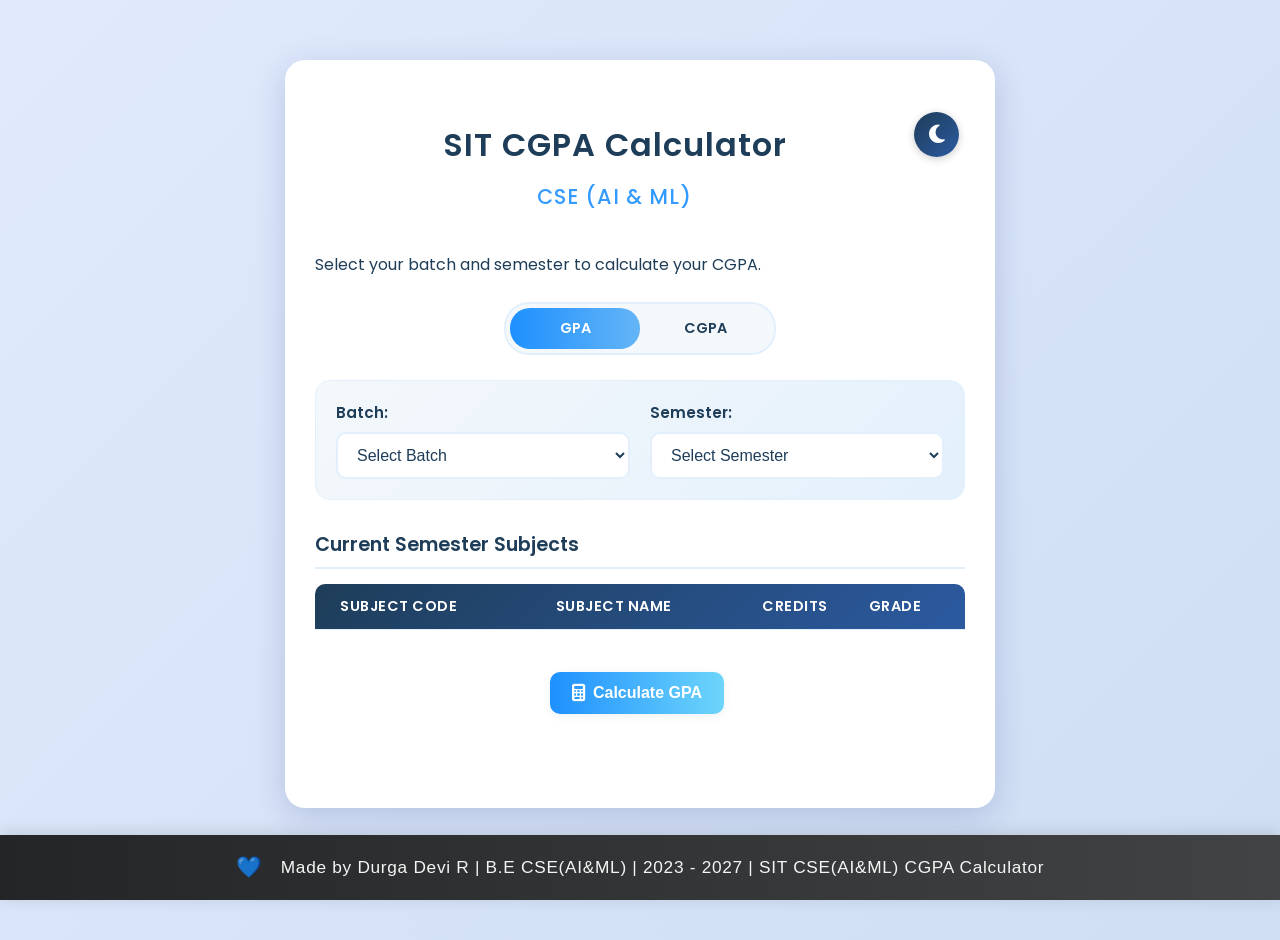
==== commit fc49ff6e: "Update index.html" ====
--- a/index.html
+++ b/index.html
@@ -37,9 +37,10 @@
           <label for="batchSelect">Batch:</label>
           <select id="batchSelect" required>
             <option value="">Select Batch</option>
+            <option value="2022-2026">2022-2026</option>
             <option value="2023-2027">2023-2027</option>
-            <option value="2022-2026">2022-2026</option>
             <option value="2024-2028">2024-2028</option>
+            <option value="2025-2029">2025-2029</option>
           </select>
         </div>
 
@@ -48,6 +49,19 @@
           <select id="semesterSelect" required>
             <option value="">Select Semester</option>
           </select>
+        </div>
+      </div>
+
+      <!-- Honors/Minors Checkbox for GPA Mode -->
+      <div class="honors-section" id="gpaHonorsSection" style="display: none;">
+        <div class="honors-checkbox-container">
+          <input type="checkbox" id="gpaHonorsCheckbox" class="honors-checkbox">
+          <label for="gpaHonorsCheckbox" class="honors-label">
+            <i class="fa fa-graduation-cap"></i> Honors/Minors
+          </label>
+        </div>
+        <div class="honors-note">
+          <p><i class="fa fa-info-circle"></i> Check this if you're enrolled in Honors/Minors program. This will add Honors subjects to semesters 5, 6, and 7.</p>
         </div>
       </div>
 
@@ -76,9 +90,10 @@
             <label for="cgpaBatchSelect">Batch:</label>
             <select id="cgpaBatchSelect">
               <option value="">Select Batch</option>
+              <option value="2022-2026">2022-2026</option>
               <option value="2023-2027">2023-2027</option>
-              <option value="2022-2026">2022-2026</option>
               <option value="2024-2028">2024-2028</option>
+              <option value="2025-2029">2025-2029</option>
             </select>
           </div>
           
@@ -95,6 +110,19 @@
               <option value="7">7 Semesters</option>
               <option value="8">8 Semesters</option>
             </select>
+          </div>
+        </div>
+
+        <!-- Honors/Minors Checkbox for CGPA Mode -->
+        <div class="honors-section" id="cgpaHonorsSection" style="display: none;">
+          <div class="honors-checkbox-container">
+            <input type="checkbox" id="cgpaHonorsCheckbox" class="honors-checkbox">
+            <label for="cgpaHonorsCheckbox" class="honors-label">
+              <i class="fa fa-graduation-cap"></i> Honors/Minors
+            </label>
+          </div>
+          <div class="honors-note">
+            <p><i class="fa fa-info-circle"></i> Check this if you're enrolled in Honors/Minors program. This will add Honors subjects to semesters 5, 6, and 7.</p>
           </div>
         </div>
 
@@ -140,7 +168,7 @@
   <footer id="siteFooter">
     <div class="footer-content">
       <span class="footer-icon">💙</span>
-      Made by Durga Devi R | B.E CSE(AI&ML) | 2023 - 2027 | SIT CGPA Calculator
+      Made by Durga Devi R | B.E CSE(AI&ML) | 2023 - 2027 | SIT CSE(AI&ML) CGPA Calculator
     </div>
   </footer>
 
--- a/style.css
+++ b/style.css
@@ -946,6 +946,111 @@
     color: #64b5f6;
 }
 
+/* Honors Section Styles */
+.honors-section {
+    margin: 20px 0;
+    padding: 15px 20px;
+    background: linear-gradient(135deg, #e8f5e8 0%, #f1f8e9 100%);
+    border: 1px solid #4caf50;
+    border-radius: 12px;
+    transition: all 0.3s ease;
+}
+
+.honors-checkbox-container {
+    display: flex;
+    align-items: center;
+    gap: 12px;
+    margin-bottom: 10px;
+}
+
+.honors-checkbox {
+    width: 20px;
+    height: 20px;
+    accent-color: #4caf50;
+    cursor: pointer;
+}
+
+.honors-label {
+    display: flex;
+    align-items: center;
+    gap: 8px;
+    font-weight: 600;
+    color: var(--text-primary);
+    cursor: pointer;
+    font-size: 1rem;
+    transition: color 0.3s ease;
+}
+
+.honors-label i {
+    color: #4caf50;
+    font-size: 1.1rem;
+}
+
+.honors-note {
+    background: rgba(76, 175, 80, 0.1);
+    border-radius: 8px;
+    padding: 10px 15px;
+}
+
+.honors-note p {
+    margin: 0;
+    color: var(--text-primary);
+    font-size: 0.9rem;
+    line-height: 1.4;
+    opacity: 0.9;
+}
+
+.honors-note i {
+    color: #4caf50;
+    margin-right: 6px;
+}
+
+.honors-subject-row {
+    background: linear-gradient(135deg, #e8f5e8 0%, #f1f8e9 100%) !important;
+    border-left: 4px solid #4caf50;
+}
+
+.honors-subject-row .subject-cell:nth-child(2) {
+    font-weight: 600;
+    color: #2e7d32;
+}
+
+/* Dark mode honors styles */
+[data-theme="dark"] .honors-section {
+    background: linear-gradient(135deg, #1b5e20 0%, #2e7d32 100%);
+    border-color: #4caf50;
+}
+
+[data-theme="dark"] .honors-label {
+    color: #ffffff;
+}
+
+[data-theme="dark"] .honors-label i {
+    color: #81c784;
+}
+
+[data-theme="dark"] .honors-note {
+    background: rgba(129, 199, 132, 0.1);
+}
+
+[data-theme="dark"] .honors-note p {
+    color: #ffffff;
+}
+
+[data-theme="dark"] .honors-note i {
+    color: #81c784;
+}
+
+[data-theme="dark"] .honors-subject-row {
+    background: linear-gradient(135deg, #1b5e20 0%, #2e7d32 100%) !important;
+    border-left-color: #81c784;
+}
+
+[data-theme="dark"] .honors-subject-row .subject-cell:nth-child(2) {
+    color: #81c784;
+}
+
+/* Dark mode styles for other elements */
 [data-theme="dark"] .semester-range-selector label {
     color: #ffffff;
 }
@@ -1141,6 +1246,7 @@
   margin: 0 0.3em 0 0;
   vertical-align: middle;
 }
+
 @media (max-width: 600px) {
   #siteFooter {
     font-size: 0.95em;
